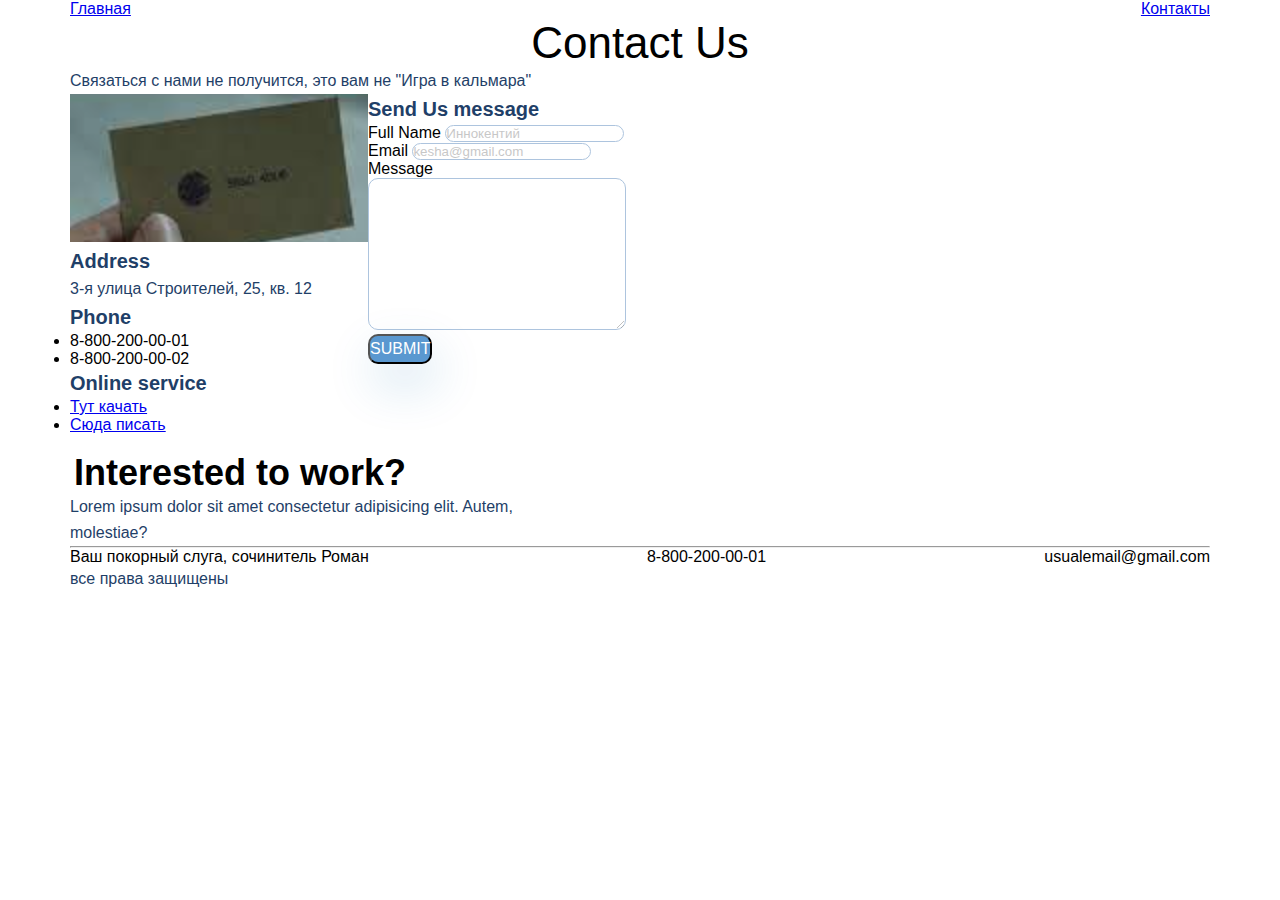
==== contacts.html @ da650c40 "2" ====
<!DOCTYPE html>
<html lang="en">
<head>
    <meta charset="UTF-8">
    <meta http-equiv="X-UA-Compatible" content="IE=edge">
    <meta name="viewport" content="width=device-width, initial-scale=1.0">
    <title>Document</title>
    <link rel="stylesheet" href="style.css">
</head>
<body>

<div class="container">
    <ul class="header">
        <li><a href="index.html">Главная</a></li>
        <li><a href="contacts.html">Контакты</a></li>
    </ul>
    

    <div class="contacts_header">
        <h2 class="contacts">Contact Us</h2>
        <p class="paragraf">Связаться с нами не получится, это вам не "Игра в кальмара"</p>
    </div>

<form action="#">

<div class="contacts_block">
    <div class="contacts_info">
        <img src="images/card.png" alt="Визитка">
        <h4 class="heading4">Address</h4>
        <p class="paragraf">3-я улица Строителей, 25, кв. 12</p>
        <h4 class="heading4">Phone</h4>
        <ul>
            <li>8-800-200-00-01</li>
            <li>8-800-200-00-02</li>
        </ul>
        <h4 class="heading4">Online service</h4>
        <ul>
            <li><a href="https://ubuntu.com/" target="blank">Тут качать</a></li>
            <li><a href="https://mail.google.com/" target="blank">Сюда писать</a></li>
        </ul>
    </div>

    <div class="form">
        <h4 class="heading4">Send Us message</h4>
        Full Name <input class="inp" type="text" placeholder="Иннокентий"> <br>
        Email <input class="inp" type="email" placeholder="kesha@gmail.com"> <br>
        Message <br>
        <textarea class="inp" name="" id="" cols="30" rows="10"></textarea> <br>
        <button class="butt" type="submit">Submit</button> <br>
    </div>
</div>
</form>

<div class="map">
    <script type="text/javascript" charset="utf-8" async src="https://api-maps.yandex.ru/services/constructor/1.0/js/?um=constructor%3Abfa04fc2b8c8fd7cc372c3584ba5531f6814dcf6f44c147f07c55682ba6fd33b&amp;width=100%&amp;height=400&amp;lang=ru_RU&amp;scroll=true"></script> <br>
</div>


</div>

    <div  class="footer">
        <div class="container">
            <div class="footer_top">
                <div class="footer_text">
                    <h3 class="heading3 footer-heading">Interested to work?</h3>
                    <p class="paragraf">Lorem ipsum dolor sit amet consectetur adipisicing elit. Autem, molestiae?</p>
                </div>
            </div>
            <hr>
            <div class="footer_bottom">
                <ul class="footer_info">
                    <li>Ваш покорный слуга, сочинитель Роман</li>
                    <li>8-800-200-00-01</li>
                    <li>usualemail@gmail.com</li>
                </ul>
                <div class="copyright">
                    <p class="paragraf">все права защищены</p>
                </div>
                
            </div>
        </div>


    </div>

</body>
</html>
---- style.css ----
* {
    margin: 0;
    padding: 0;
}

.container {
    width: 1140px;
    margin: 0 auto;
}

.header {
    display: flex;
    list-style-type: none;
    justify-content: space-between;
}

.top_info {
    width: 510px;
}

.text-1 {
    width: 425px;
}
.item-1 {
    width: 359px;
    
}

.item-2 {
    width: 359px;
    
}

.item-3 {
    width: 359px;
    
}

.catalog {
    display: flex;
    justify-content: space-around;
}

.footer_text {
    width: 495px;
}

.footer-heading {
    width: 340px;
}

.footer_info {
    display: flex;
    list-style-type: none;
    justify-content: space-between; 
}

.contacts_block {
    display: flex;
}










body {
    font-family: sans-serif
}

.paragraf {
    font-size: 16px;
    line-height: 26px;
    color: #1F3F68;

}

.mainh1 {
    font-size: 64px;
    color: #1F3F68

}

.contacts {
font-weight: 500;
font-size: 44px;
text-align: center;
}

.heading3 {
font-size: 36px;
text-align: center;
}

.heading4 {
font-size: 20px;
line-height: 30px;
color: #1F3F68;
}

.inp {
border: 1px solid #356EAD;
box-sizing: border-box;
border-radius: 10px;
opacity: 0.4;
}

.butt {
background: #5A98D0;
box-shadow: 5px 20px 50px rgba(16, 112, 177, 0.2);
border-radius: 10px;
font-weight: 500;
font-size: 16px;
line-height: 26px;
text-align: center;
color: #FFFFFF;
text-transform: uppercase;
}
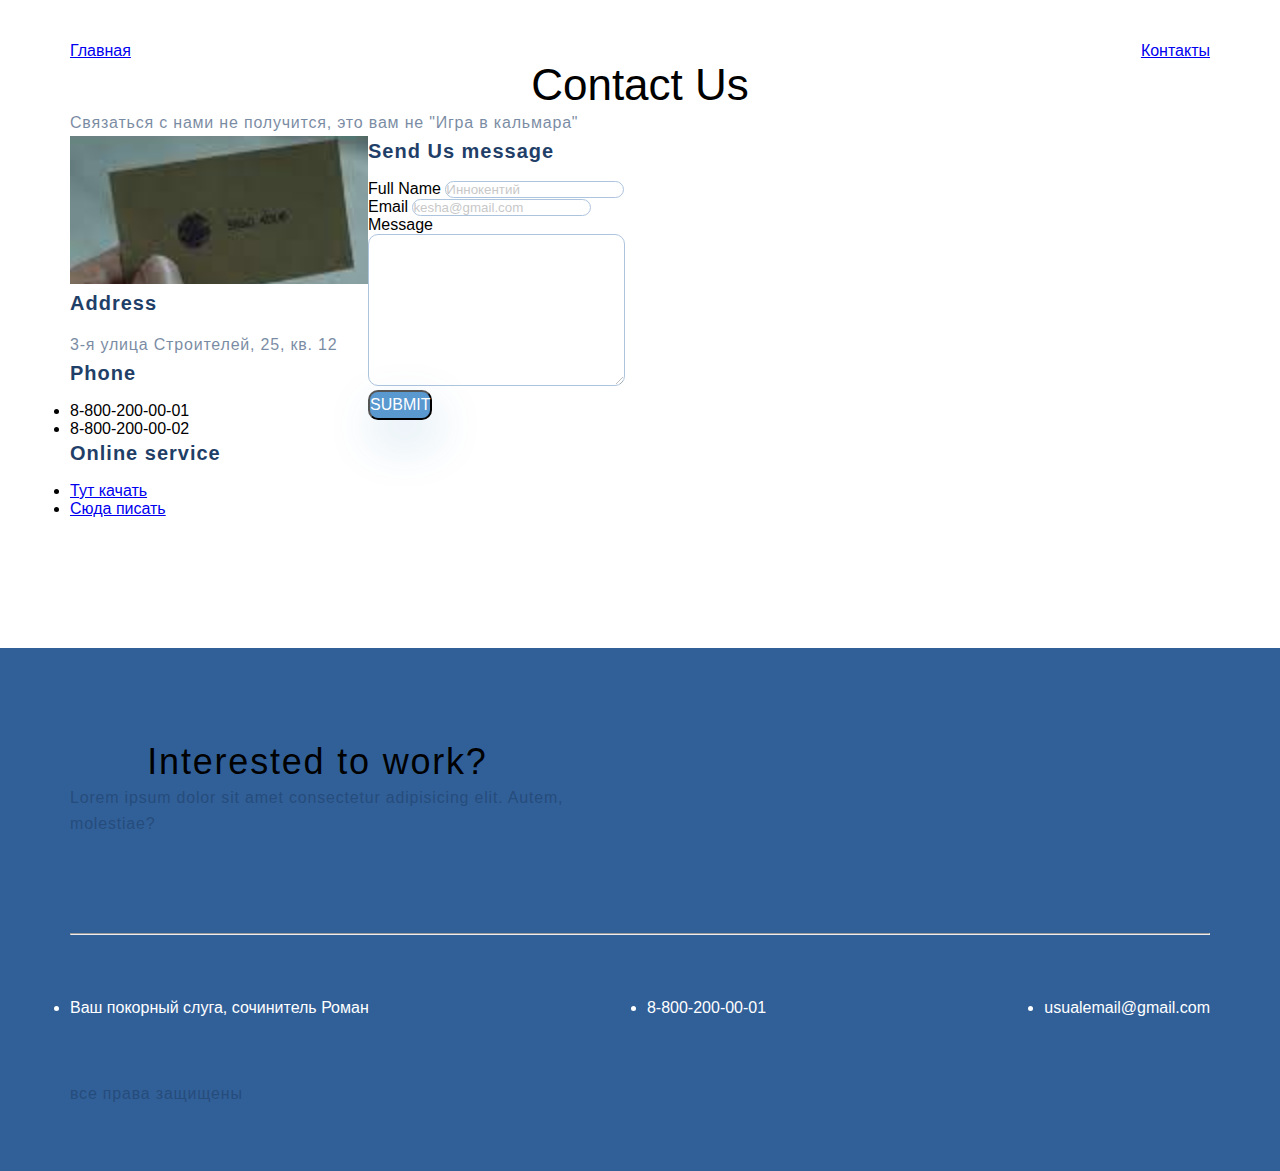
==== commit 18401888: "lesson6" ====
--- a/contacts.html
+++ b/contacts.html
@@ -15,15 +15,16 @@
         <li><a href="contacts.html">Контакты</a></li>
     </ul>
     
+</div>
+    <div class="contacts_header">
+        <div class="container">
+            <h2 class="contacts">Contact Us</h2>
+            <p class="paragraf">Связаться с нами не получится, это вам не "Игра в кальмара"</p>
+        </div>
 
-    <div class="contacts_header">
-        <h2 class="contacts">Contact Us</h2>
-        <p class="paragraf">Связаться с нами не получится, это вам не "Игра в кальмара"</p>
     </div>
 
-<form action="#">
-
-<div class="contacts_block">
+<form action="#" class="container contacts_block">
     <div class="contacts_info">
         <img src="images/card.png" alt="Визитка">
         <h4 class="heading4">Address</h4>
@@ -48,15 +49,15 @@
         <textarea class="inp" name="" id="" cols="30" rows="10"></textarea> <br>
         <button class="butt" type="submit">Submit</button> <br>
     </div>
-</div>
+
 </form>
 
-<div class="map">
+<div class="container">
     <script type="text/javascript" charset="utf-8" async src="https://api-maps.yandex.ru/services/constructor/1.0/js/?um=constructor%3Abfa04fc2b8c8fd7cc372c3584ba5531f6814dcf6f44c147f07c55682ba6fd33b&amp;width=100%&amp;height=400&amp;lang=ru_RU&amp;scroll=true"></script> <br>
 </div>
 
 
-</div>
+
 
     <div  class="footer">
         <div class="container">
--- a/style.css
+++ b/style.css
@@ -1,3 +1,5 @@
+
+
 * {
     margin: 0;
     padding: 0;
@@ -8,56 +10,48 @@
     margin: 0 auto;
 }
 
+.top {
+    height: 768px;
+    background: linear-gradient(0deg, #EBF3FB 8.84%, rgba(152, 195, 232, 0) 31.12%);
+}
+
 .header {
     display: flex;
     list-style-type: none;
     justify-content: space-between;
-}
-
-.top_info {
-    width: 510px;
+    padding-top: 42px;
 }
 
 .text-1 {
     width: 425px;
 }
-.item-1 {
+.card {
     width: 359px;
-    
-}
-
-.item-2 {
-    width: 359px;
-    
-}
-
-.item-3 {
-    width: 359px;
-    
-}
+    padding: 44px 32px;
+    box-sizing: border-box;
+    background-color: #FFFFFF;
+    box-shadow: 5px 20px 50px rgba(16, 112, 177, 0.2);
+    border-radius: 10px;
+    display: flex;
+    flex-direction: column;
+}
+
 
 .catalog {
     display: flex;
-    justify-content: space-around;
-}
-
-.footer_text {
-    width: 495px;
-}
-
-.footer-heading {
-    width: 340px;
-}
-
-.footer_info {
-    display: flex;
-    list-style-type: none;
-    justify-content: space-between; 
-}
-
-.contacts_block {
-    display: flex;
-}
+    justify-content: space-between;
+    padding-top: 64px;
+    padding-bottom: 64px;
+}
+
+.card_image {
+    align-self: center;
+    margin-bottom: 51px;
+}
+
+
+
+
 
 
 
@@ -76,13 +70,55 @@
     font-size: 16px;
     line-height: 26px;
     color: #1F3F68;
-
+    letter-spacing: 0.05em;
+    opacity: 0.6;
+}
+
+.text_project {
+    width: 75%;
+    margin: 32px auto 64px;
+    color: #222222;
+    opacity: 1;
+    text-align: center;
 }
 
 .mainh1 {
     font-size: 64px;
-    color: #1F3F68
-
+    color: #1F3F68;
+    font-weight: 300;
+    line-height: 74px;
+    letter-spacing: 0.04em;
+    margin-bottom: 32px;
+    width: 510px;
+}
+
+.top_info {
+    padding-top: 115px;
+    flex-grow: 1;
+    background-image: url(images/top_back.png);
+    background-repeat: no-repeat;
+    background-position: right center;
+}
+
+.top_box {
+    display: flex;
+    flex-direction: column;
+    height: 100%;
+}
+
+.top_button {
+    font-size: 16px;
+    line-height: 26px;
+    text-align: center;
+    letter-spacing: 0.04em;
+    color: #FFFFFF;
+    background: #5A98D0;
+    box-shadow: 5px 10px 20px rgba(53, 110, 173, 0.2);
+    border-radius: 10px;
+    padding: 15px 50px;
+    text-decoration: none;
+    display: inline-block;
+    margin-top: 71px;
 }
 
 .contacts {
@@ -91,15 +127,148 @@
 text-align: center;
 }
 
+.what_we_do {
+    padding-top: 64px;
+}
+
+.card_link {
+    font-size: 14px;
+    line-height: 30px;
+    letter-spacing: 0.05em;
+    color: #5A98D0;
+    text-decoration: none;
+}
+
 .heading3 {
-font-size: 36px;
-text-align: center;
+    font-size: 36px;
+    text-align: center;
+    font-weight: 300;
+    line-height: 46px;
+    letter-spacing: 0.05em;
 }
 
 .heading4 {
-font-size: 20px;
-line-height: 30px;
-color: #1F3F68;
+    font-size: 20px;
+    line-height: 30px;
+    color: #1F3F68;
+    letter-spacing: 0.05em;
+    margin-bottom: 14px;
+}
+
+/* стили блока project */
+
+.project {}
+
+.project_img {
+    width: 100%;
+}
+
+.project_item {
+    position: relative;
+    flex-grow: 1;
+}
+
+.project_item_margin {
+    margin-right: 32px;
+}
+
+.project_text {
+    font-size: 32px;
+    line-height: 46px;
+    text-align: right;
+    letter-spacing: 0.05em;
+    color: #FFFFFF;
+    position: absolute;
+    top: 64px;
+    right: 64px;
+}
+
+.project_parent {
+    display: flex;
+    justify-content: space-between;
+    position: relative;
+    margin-top: 32px;
+}
+
+.project_text_2 {
+    top: 32px;
+    left: 32px;
+    position: absolute;
+    font-size: 28px;
+    line-height: 46px;
+    letter-spacing: 0.05em;
+    color: #FFFFFF;
+}
+
+/* стили футера */
+
+.footer {
+    margin-top: 112px;
+    background-color: #316099;
+    padding-top: 91px;
+}
+
+.footer_top {
+    margin-bottom: 96px;
+    display: flex;
+    justify-content: space-between;
+}
+
+.footer_text {
+    width: 495px;
+}
+
+.footer_heading {
+    width: 340px;
+    font-size: 36px;
+    line-height: 46px;
+    letter-spacing: 0.05em;
+    color: #FFFFFF;
+    text-align: left;
+    margin-bottom: 32px;
+}
+
+.footer_heading_text {
+    color: #FFFFFF;
+}
+
+.footer_button {
+    font-size: 16px;
+    line-height: 26px;
+    text-align: center;
+    letter-spacing: 0.04em;
+    color: #FFFFFF;
+    text-decoration: none;
+    background-color: #5A98D0;
+    padding: 15px 80px;
+    display: inline-block;
+    align-self: center;
+
+}
+
+.footer_bottom {
+    margin-top: 64px;
+    padding-bottom: 64px;
+}
+
+.footer_info {
+    display: flex;
+    justify-content: space-between;
+    margin-bottom: 64px;
+    color: #FFFFFF;
+    opacity: 1;
+}
+
+.copy_text {
+    color: #FFFFFF;
+    opacity: 0.4;
+}
+
+
+/* стили второй страницы */
+
+.contacts_block {
+    display: flex;
 }
 
 .inp {
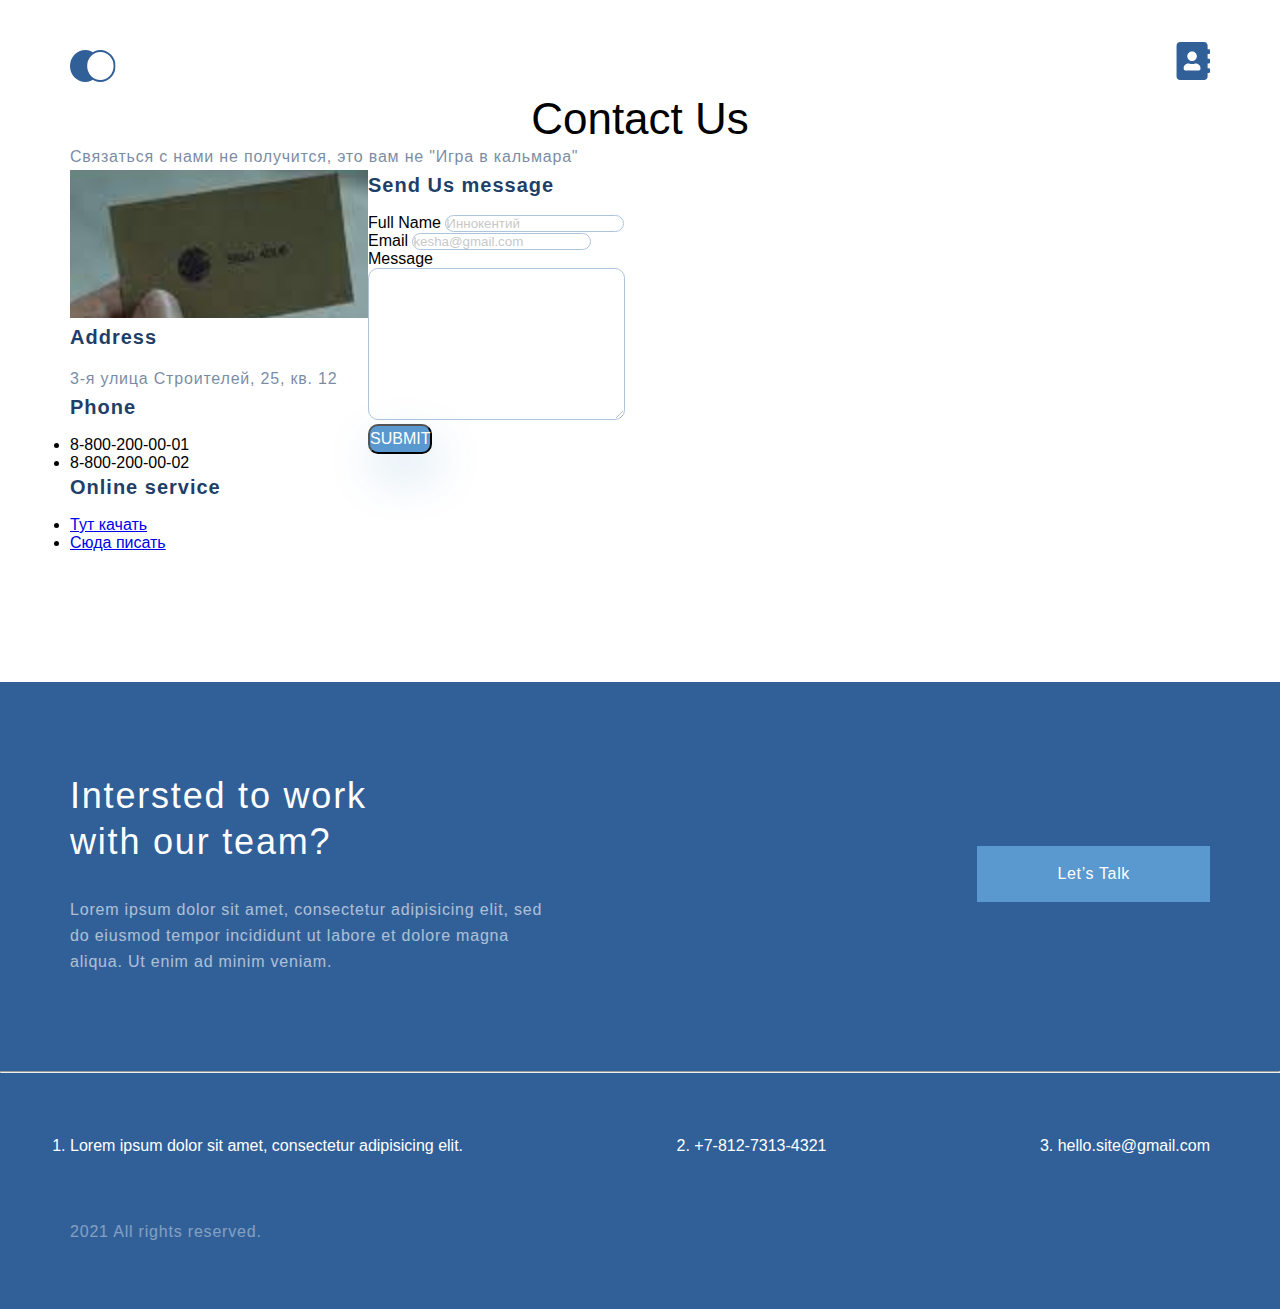
==== commit 2c8fb3be: "lesson6" ====
--- a/contacts.html
+++ b/contacts.html
@@ -9,20 +9,18 @@
 </head>
 <body>
 
-<div class="container">
-    <ul class="header">
-        <li><a href="index.html">Главная</a></li>
-        <li><a href="contacts.html">Контакты</a></li>
-    </ul>
+<ul class="header container"> 
+    <li><a href="index.html"><img src="images/logo.svg" alt="logo"></a></li>
+    <li><a href="contacts.html"><img src="images/contacts.svg" alt="contacts"></a></li>
+</ul>
     
+<div class="contacts_header">
+    <div class="container">
+        <h2 class="contacts">Contact Us</h2>
+        <p class="paragraf">Связаться с нами не получится, это вам не "Игра в кальмара"</p>
+    </div>
+
 </div>
-    <div class="contacts_header">
-        <div class="container">
-            <h2 class="contacts">Contact Us</h2>
-            <p class="paragraf">Связаться с нами не получится, это вам не "Игра в кальмара"</p>
-        </div>
-
-    </div>
 
 <form action="#" class="container contacts_block">
     <div class="contacts_info">
@@ -56,33 +54,34 @@
     <script type="text/javascript" charset="utf-8" async src="https://api-maps.yandex.ru/services/constructor/1.0/js/?um=constructor%3Abfa04fc2b8c8fd7cc372c3584ba5531f6814dcf6f44c147f07c55682ba6fd33b&amp;width=100%&amp;height=400&amp;lang=ru_RU&amp;scroll=true"></script> <br>
 </div>
 
+<div  class="footer">
+    <div class="container">
+        <div class="footer_top">
+            <div class="footer_text">
+                <h3 class="heading3 footer_heading">Intersted to work
+                    with our team?</h3>
+                <p class="paragraf footer_heading_text">Lorem ipsum dolor sit amet, consectetur adipisicing elit, sed do eiusmod tempor incididunt ut labore et dolore magna aliqua. Ut enim ad minim veniam.</p>
+            </div>
+            <a href="#" class="footer_button">Let’s Talk</a>
+        </div>
+    </div>
+<hr>
+    <div class="container">
+        <div class="footer_bottom">
+            <ol class="footer_info">
+                <li>Lorem ipsum dolor sit amet, consectetur adipisicing elit.</li>
+                <li>+7-812-7313-4321</li>
+                <li>hello.site@gmail.com</li>
+            </ol>
+            <div class="copyright">
+                <p class="paragraf copy_text">2021 All rights reserved.</p>
+            </div>
+            
+        </div>
+    </div>
 
 
-
-    <div  class="footer">
-        <div class="container">
-            <div class="footer_top">
-                <div class="footer_text">
-                    <h3 class="heading3 footer-heading">Interested to work?</h3>
-                    <p class="paragraf">Lorem ipsum dolor sit amet consectetur adipisicing elit. Autem, molestiae?</p>
-                </div>
-            </div>
-            <hr>
-            <div class="footer_bottom">
-                <ul class="footer_info">
-                    <li>Ваш покорный слуга, сочинитель Роман</li>
-                    <li>8-800-200-00-01</li>
-                    <li>usualemail@gmail.com</li>
-                </ul>
-                <div class="copyright">
-                    <p class="paragraf">все права защищены</p>
-                </div>
-                
-            </div>
-        </div>
-
-
-    </div>
+</div>
 
 </body>
 </html>--- a/style.css
+++ b/style.css
@@ -1,4 +1,4 @@
-
+/* общее форматирование */
 
 * {
     margin: 0;
@@ -9,58 +9,6 @@
     width: 1140px;
     margin: 0 auto;
 }
-
-.top {
-    height: 768px;
-    background: linear-gradient(0deg, #EBF3FB 8.84%, rgba(152, 195, 232, 0) 31.12%);
-}
-
-.header {
-    display: flex;
-    list-style-type: none;
-    justify-content: space-between;
-    padding-top: 42px;
-}
-
-.text-1 {
-    width: 425px;
-}
-.card {
-    width: 359px;
-    padding: 44px 32px;
-    box-sizing: border-box;
-    background-color: #FFFFFF;
-    box-shadow: 5px 20px 50px rgba(16, 112, 177, 0.2);
-    border-radius: 10px;
-    display: flex;
-    flex-direction: column;
-}
-
-
-.catalog {
-    display: flex;
-    justify-content: space-between;
-    padding-top: 64px;
-    padding-bottom: 64px;
-}
-
-.card_image {
-    align-self: center;
-    margin-bottom: 51px;
-}
-
-
-
-
-
-
-
-
-
-
-
-
-
 
 body {
     font-family: sans-serif
@@ -72,14 +20,6 @@
     color: #1F3F68;
     letter-spacing: 0.05em;
     opacity: 0.6;
-}
-
-.text_project {
-    width: 75%;
-    margin: 32px auto 64px;
-    color: #222222;
-    opacity: 1;
-    text-align: center;
 }
 
 .mainh1 {
@@ -92,6 +32,41 @@
     width: 510px;
 }
 
+.heading3 {
+    font-size: 36px;
+    text-align: center;
+    font-weight: 300;
+    line-height: 46px;
+    letter-spacing: 0.05em;
+}
+
+.heading4 {
+    font-size: 20px;
+    line-height: 30px;
+    color: #1F3F68;
+    letter-spacing: 0.05em;
+    margin-bottom: 14px;
+}
+/* стили блока top */
+
+.top {
+    height: 768px;
+    background: linear-gradient(0deg, #EBF3FB 8.84%, rgba(152, 195, 232, 0) 31.12%);
+}
+
+.top_box {
+    display: flex;
+    flex-direction: column;
+    height: 100%;
+}
+
+.header {
+    display: flex;
+    list-style-type: none;
+    justify-content: space-between;
+    padding-top: 42px;
+}
+
 .top_info {
     padding-top: 115px;
     flex-grow: 1;
@@ -100,10 +75,8 @@
     background-position: right center;
 }
 
-.top_box {
-    display: flex;
-    flex-direction: column;
-    height: 100%;
+.text-1 {
+    width: 425px;
 }
 
 .top_button {
@@ -121,14 +94,33 @@
     margin-top: 71px;
 }
 
-.contacts {
-font-weight: 500;
-font-size: 44px;
-text-align: center;
-}
+/* стили блока what we do */
 
 .what_we_do {
     padding-top: 64px;
+}
+
+.catalog {
+    display: flex;
+    justify-content: space-between;
+    padding-top: 64px;
+    padding-bottom: 64px;
+}
+
+.card {
+    width: 359px;
+    padding: 44px 32px;
+    box-sizing: border-box;
+    background-color: #FFFFFF;
+    box-shadow: 5px 20px 50px rgba(16, 112, 177, 0.2);
+    border-radius: 10px;
+    display: flex;
+    flex-direction: column;
+}
+
+.card_image {
+    align-self: center;
+    margin-bottom: 51px;
 }
 
 .card_link {
@@ -139,28 +131,14 @@
     text-decoration: none;
 }
 
-.heading3 {
-    font-size: 36px;
-    text-align: center;
-    font-weight: 300;
-    line-height: 46px;
-    letter-spacing: 0.05em;
-}
-
-.heading4 {
-    font-size: 20px;
-    line-height: 30px;
-    color: #1F3F68;
-    letter-spacing: 0.05em;
-    margin-bottom: 14px;
-}
-
 /* стили блока project */
 
-.project {}
-
-.project_img {
-    width: 100%;
+.text_project {
+    width: 75%;
+    margin: 32px auto 64px;
+    color: #222222;
+    opacity: 1;
+    text-align: center;
 }
 
 .project_item {
@@ -168,11 +146,22 @@
     flex-grow: 1;
 }
 
+.project_img {
+    max-width: 100%;
+}
+
+.project_parent {
+    display: flex;
+    justify-content: space-between;
+    position: relative;
+    margin-top: 32px;
+}
+
 .project_item_margin {
     margin-right: 32px;
 }
 
-.project_text {
+.item_text {
     font-size: 32px;
     line-height: 46px;
     text-align: right;
@@ -183,14 +172,7 @@
     right: 64px;
 }
 
-.project_parent {
-    display: flex;
-    justify-content: space-between;
-    position: relative;
-    margin-top: 32px;
-}
-
-.project_text_2 {
+.item_text_2 {
     top: 32px;
     left: 32px;
     position: absolute;
@@ -266,6 +248,12 @@
 
 
 /* стили второй страницы */
+
+.contacts {
+    font-weight: 500;
+    font-size: 44px;
+    text-align: center;
+    }
 
 .contacts_block {
     display: flex;
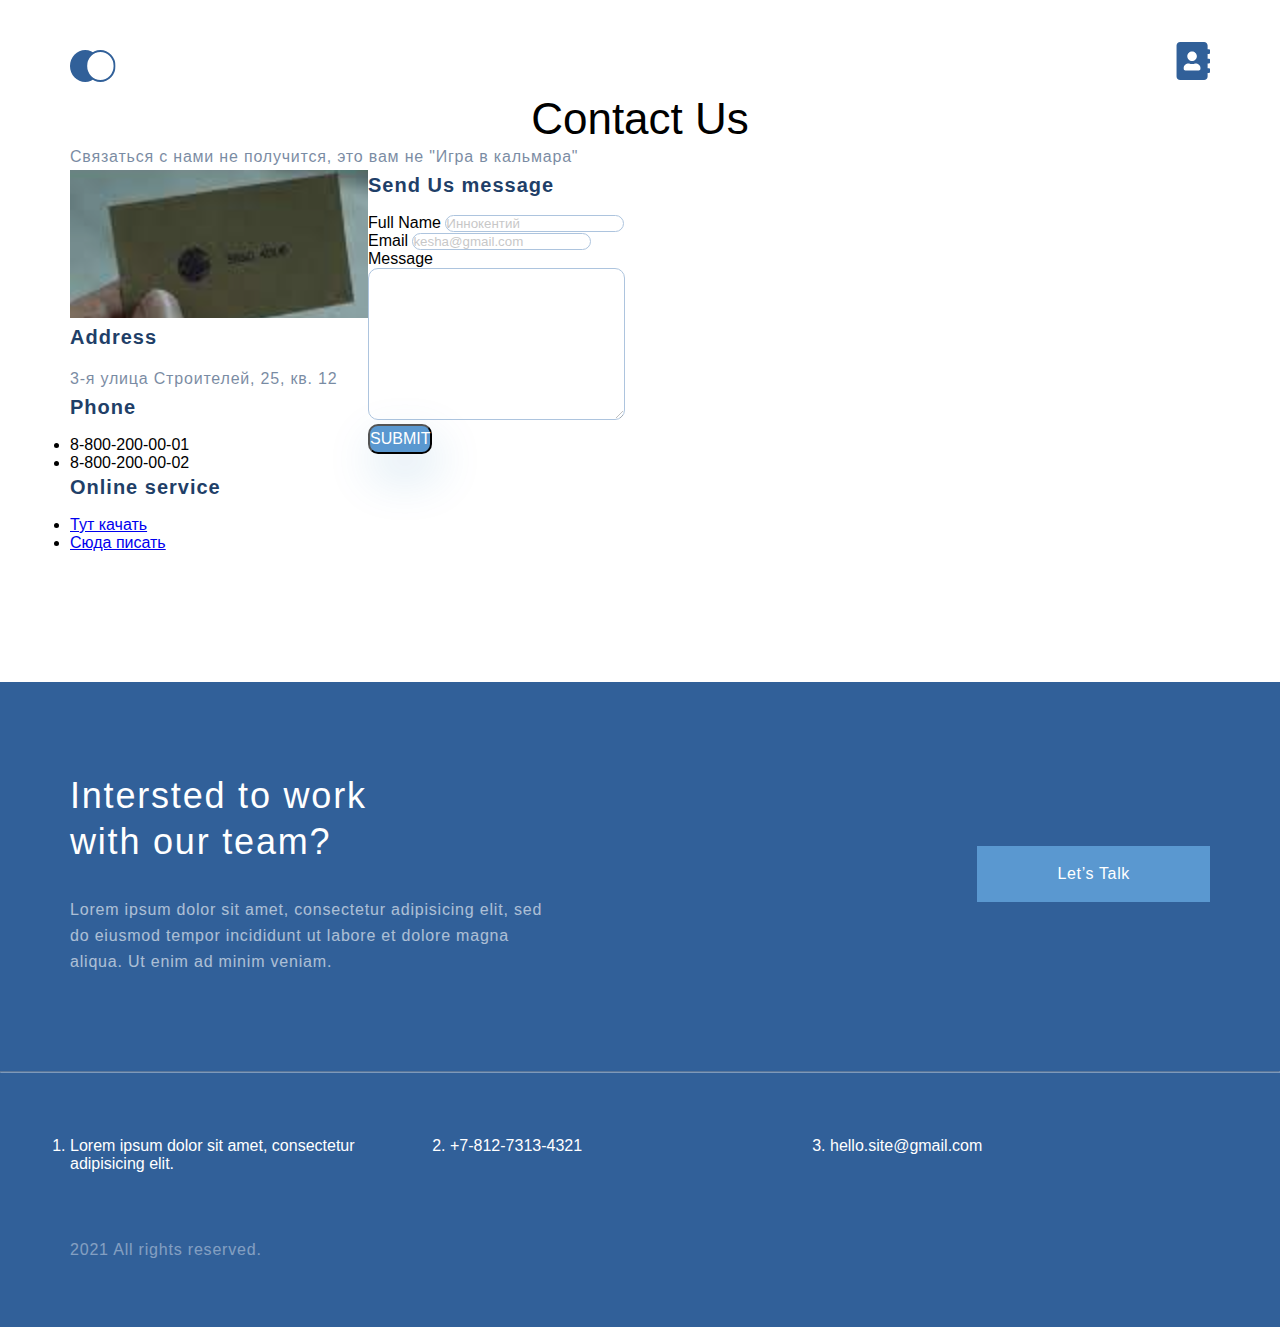
==== commit 3967c10e: "lesson7" ====
--- a/contacts.html
+++ b/contacts.html
@@ -65,13 +65,13 @@
             <a href="#" class="footer_button">Let’s Talk</a>
         </div>
     </div>
-<hr>
+<hr style="opacity: 0.4;">
     <div class="container">
         <div class="footer_bottom">
             <ol class="footer_info">
-                <li>Lorem ipsum dolor sit amet, consectetur adipisicing elit.</li>
-                <li>+7-812-7313-4321</li>
-                <li>hello.site@gmail.com</li>
+                <li class="footer_list">Lorem ipsum dolor sit amet, consectetur adipisicing elit.</li>
+                <li class="footer_list">+7-812-7313-4321</li>
+                <li class="footer_list">hello.site@gmail.com</li>
             </ol>
             <div class="copyright">
                 <p class="paragraf copy_text">2021 All rights reserved.</p>
--- a/style.css
+++ b/style.css
@@ -6,7 +6,7 @@
 }
 
 .container {
-    width: 1140px;
+    max-width: 1140px;
     margin: 0 auto;
 }
 
@@ -50,7 +50,7 @@
 /* стили блока top */
 
 .top {
-    height: 768px;
+    min-height: 768px;
     background: linear-gradient(0deg, #EBF3FB 8.84%, rgba(152, 195, 232, 0) 31.12%);
 }
 
@@ -73,6 +73,7 @@
     background-image: url(images/top_back.png);
     background-repeat: no-repeat;
     background-position: right center;
+    background-size: 44%;
 }
 
 .text-1 {
@@ -166,15 +167,18 @@
     line-height: 46px;
     text-align: right;
     letter-spacing: 0.05em;
-    color: #FFFFFF;
     position: absolute;
     top: 64px;
     right: 64px;
+    color: #FFFFFF;
+    font-weight: 300;
 }
 
 .item_text_2 {
+    right: auto;
     top: 32px;
     left: 32px;
+    text-align: left;
     position: absolute;
     font-size: 28px;
     line-height: 46px;
@@ -198,6 +202,8 @@
 
 .footer_text {
     width: 495px;
+    display: flex;
+    flex-direction: column;
 }
 
 .footer_heading {
@@ -239,6 +245,12 @@
     margin-bottom: 64px;
     color: #FFFFFF;
     opacity: 1;
+}
+
+.footer_list {
+    flex-grow: 1;
+    flex-basis: 33.3333%;
+    margin-right: 32px;
 }
 
 .copy_text {
@@ -276,4 +288,172 @@
 text-align: center;
 color: #FFFFFF;
 text-transform: uppercase;
+}
+
+/* медиа запросы */
+
+@media (max-width: 1024px) {
+    .container {
+        padding-left: 32px;
+        padding-right: 32px;
+    }
+    .top_info {
+        background-position: right 280px;
+    }
+
+    .catalog {
+        flex-direction: column;
+        align-items: center;
+    }
+
+    .card {
+        margin-bottom: 32px;
+    }
+
+    .footer {
+        padding-top: 47px;
+    }
+
+    .footer_top {
+        justify-content: space-between;
+        width: 520px;
+        margin: 0 auto 64px;
+    }
+
+    .footer_text {
+        max-width: 336px;
+    }
+
+    .footer_button {
+        padding: 3px 10px;
+    }
+
+    .footer_bottom {
+        /* padding-left: 124px; */
+        width: 520px;
+        margin: 64px auto 0;
+    }
+
+    .footer_info {
+        flex-direction: column;
+    }
+
+    .footer_list {
+        margin-bottom: 25px;
+    }
+}
+
+@media (max-width: 667px) {
+    .header {
+        padding-top: 24px;
+    }
+
+    .top {
+        min-height: 376px;
+        padding-bottom: 41px;
+        box-sizing: border-box;
+    }
+
+    .top_info {
+        padding-top: 36px;
+        display: flex;
+        flex-direction: column;
+        align-items: center;
+        background-image: none;
+    }
+
+    .mainh1 {
+        width: 100%;
+        font-size: 32px;
+        line-height: 37px;
+        margin-bottom: 12px;
+        text-align: center;
+    }
+
+    .text-1 {
+        width: 100%;
+        text-align: center;
+    }
+
+    .top_button {
+        font-size: 12px;
+        line-height: 26px;
+        padding: 0 8px;
+    }
+
+    .heading3 {
+        font-size: 24px;
+        line-height: 28px;
+    }
+
+    .what_we_do {
+        padding-top: 48x;
+    }
+
+    .catalog {
+        padding-top: 32px;
+    }
+
+    .card {
+        width: 100%;
+    }
+
+    .text_project {
+        width: 100%;
+    }
+
+    .item_text {
+        font-size: 16px;
+        line-height: 19px;
+        top: 16px;
+        right: 16px;
+    }
+
+    .item_text_2 {
+        left: 16px;
+    }
+
+    .project_parent {
+        flex-direction: column;
+        margin-top: 16px;
+    }
+
+    .project_item_margin {
+        margin-right: 0;
+        margin-bottom: 16px;
+    }
+
+    .footer_top {
+        padding: 0 auto;
+        flex-direction: column;
+        align-items: center;
+        text-align: center;
+    }
+
+    .footer_text {
+        align-items: center;
+        text-align: center;
+        max-width: 667px;
+    }
+
+    .footer_heading {
+        text-align: center;
+    }
+
+    .footer_button {
+        margin-top: 40px;
+    }
+
+    .footer_bottom {
+        margin-top: 32px;
+    }
+
+    .footer_info {
+        margin-bottom: 37px;
+    }
+
+    .copyright {
+        text-align: center;
+    }
+
 }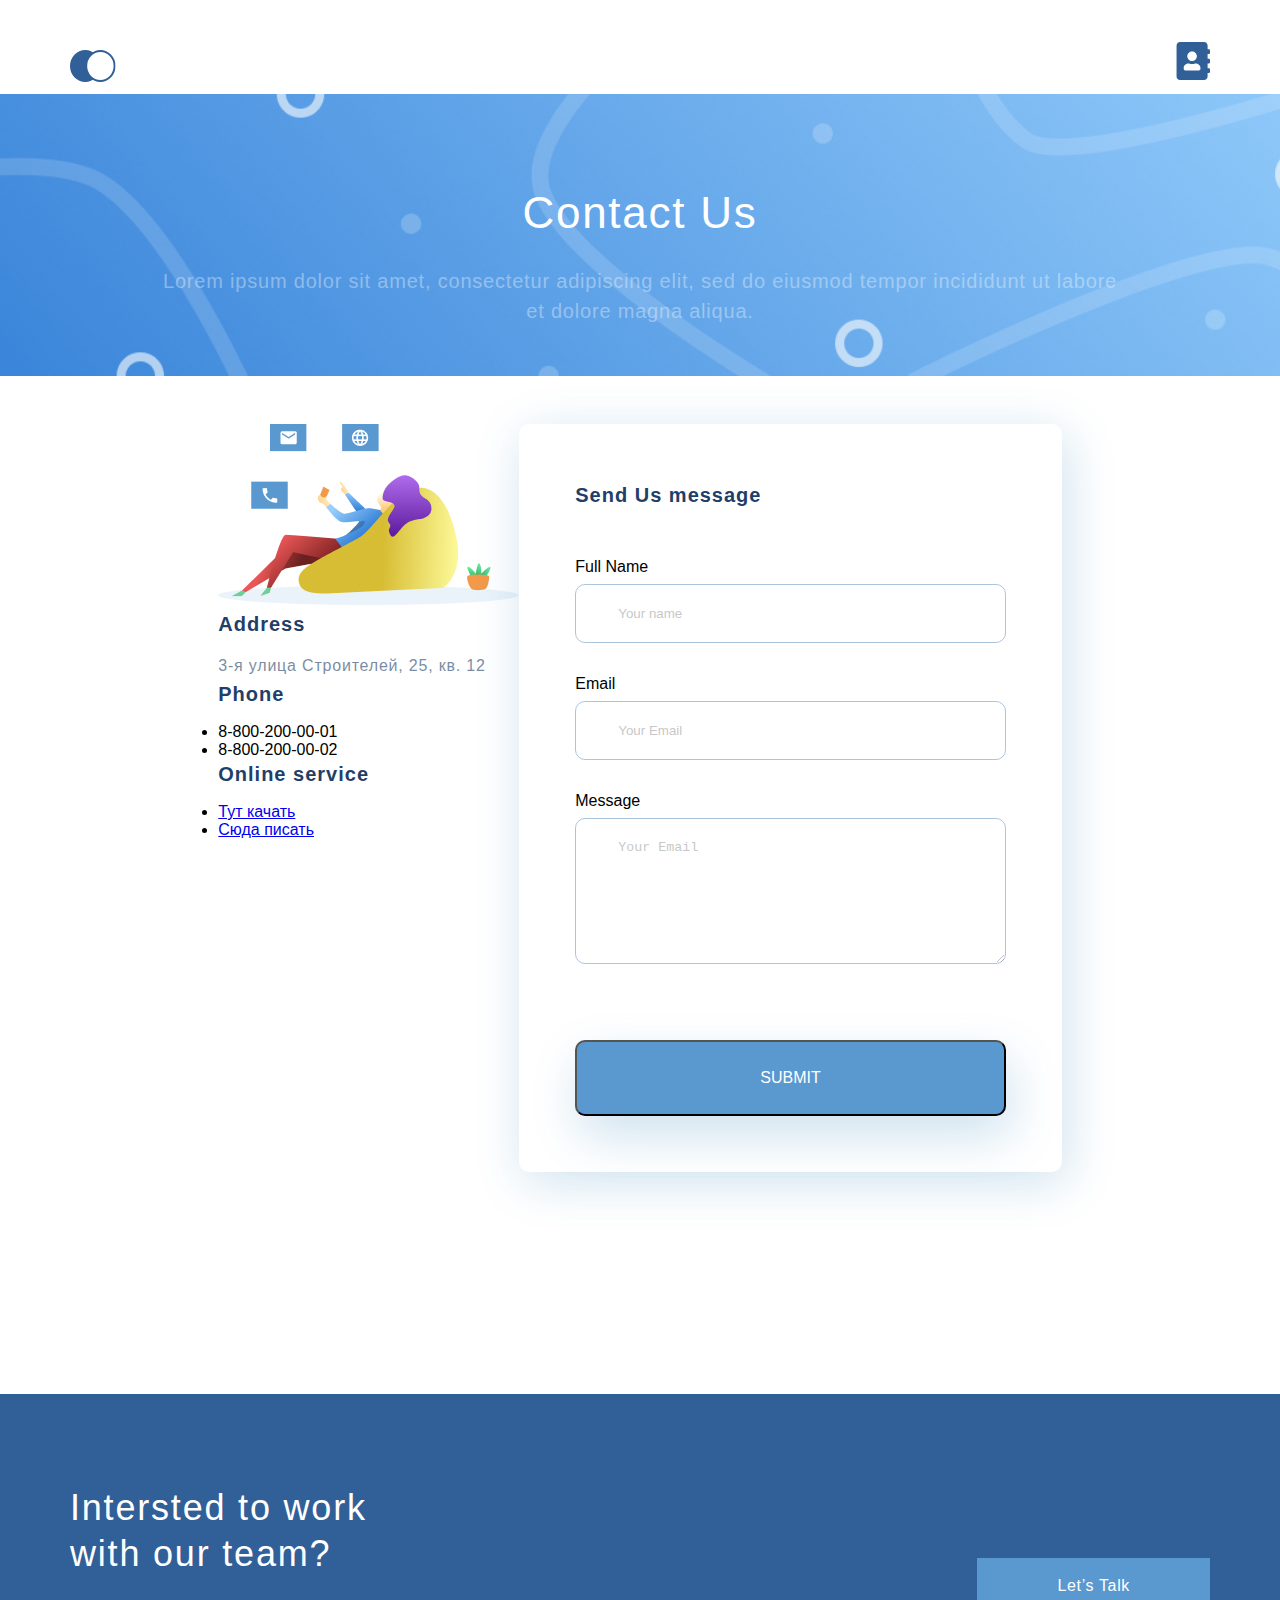
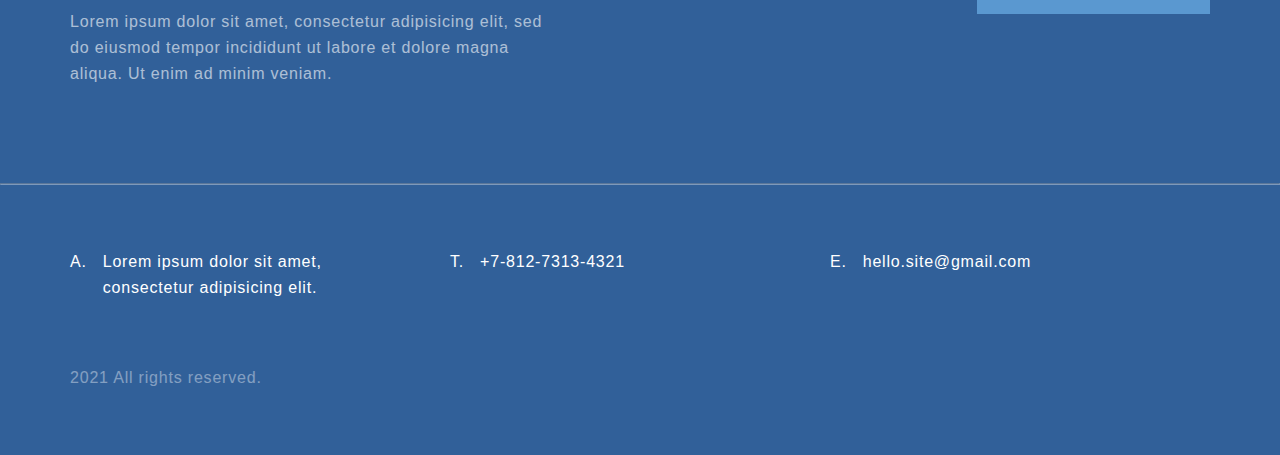
==== commit 2f53044b: "lesson8" ====
--- a/contacts.html
+++ b/contacts.html
@@ -9,18 +9,23 @@
 </head>
 <body>
 
-<ul class="header container"> 
-    <li><a href="index.html"><img src="images/logo.svg" alt="logo"></a></li>
-    <li><a href="contacts.html"><img src="images/contacts.svg" alt="contacts"></a></li>
-</ul>
+<div class="top_contacts">
+    <ul class="header container"> 
+        <li><a href="index.html"><img src="images/logo.svg" alt="logo"></a></li>
+        <li><a href="contacts.html"><img src="images/contacts.svg" alt="contacts"></a></li>
+    </ul>
+        
+    <div class="contacts_header">
+        <div class="cotnact_us">
+            <h2 class="contacts_heading">Contact Us</h2>
+            <p class="paragraf contacts_text">Lorem ipsum dolor sit amet, consectetur adipiscing elit, sed do eiusmod tempor incididunt ut labore et dolore magna aliqua.</p>
+        </div>
     
-<div class="contacts_header">
-    <div class="container">
-        <h2 class="contacts">Contact Us</h2>
-        <p class="paragraf">Связаться с нами не получится, это вам не "Игра в кальмара"</p>
     </div>
+    
+</div>
 
-</div>
+
 
 <form action="#" class="container contacts_block">
     <div class="contacts_info">
@@ -40,21 +45,26 @@
     </div>
 
     <div class="form">
-        <h4 class="heading4">Send Us message</h4>
-        Full Name <input class="inp" type="text" placeholder="Иннокентий"> <br>
-        Email <input class="inp" type="email" placeholder="kesha@gmail.com"> <br>
-        Message <br>
-        <textarea class="inp" name="" id="" cols="30" rows="10"></textarea> <br>
-        <button class="butt" type="submit">Submit</button> <br>
+        <h4 class="heading4 heading_form">Send Us message</h4>
+        <div class="text_form">Full Name</div>
+        <input class="inp" type="text" placeholder="Your name">
+        <div class="text_form">Email</div>
+        <input class="inp" type="email" placeholder="Your Email">
+        <div class="text_form">Message</div>
+        <textarea class="inp input_textarea" name="" id="" placeholder="Your Email"></textarea>
+        <div class="button_form">
+            <button class="butt" type="submit">Submit</button>
+        </div>
+        
     </div>
 
 </form>
 
-<div class="container">
+<div class="map">
     <script type="text/javascript" charset="utf-8" async src="https://api-maps.yandex.ru/services/constructor/1.0/js/?um=constructor%3Abfa04fc2b8c8fd7cc372c3584ba5531f6814dcf6f44c147f07c55682ba6fd33b&amp;width=100%&amp;height=400&amp;lang=ru_RU&amp;scroll=true"></script> <br>
 </div>
 
-<div  class="footer">
+<div  class="footer footer_contacts">
     <div class="container">
         <div class="footer_top">
             <div class="footer_text">
--- a/style.css
+++ b/style.css
@@ -93,6 +93,7 @@
     text-decoration: none;
     display: inline-block;
     margin-top: 71px;
+    /* margin-bottom: 190px; */
 }
 
 /* стили блока what we do */
@@ -192,12 +193,14 @@
     margin-top: 112px;
     background-color: #316099;
     padding-top: 91px;
+    padding-bottom: 64px;
 }
 
 .footer_top {
-    margin-bottom: 96px;
     display: flex;
     justify-content: space-between;
+    align-items: center;
+    padding-bottom: 96px;
 }
 
 .footer_text {
@@ -208,9 +211,6 @@
 
 .footer_heading {
     width: 340px;
-    font-size: 36px;
-    line-height: 46px;
-    letter-spacing: 0.05em;
     color: #FFFFFF;
     text-align: left;
     margin-bottom: 32px;
@@ -229,30 +229,49 @@
     text-decoration: none;
     background-color: #5A98D0;
     padding: 15px 80px;
-    display: inline-block;
-    align-self: center;
-
-}
-
-.footer_bottom {
+}
+
+.footer_info {
+    display: flex;
+    justify-content: space-between;
     margin-top: 64px;
-    padding-bottom: 64px;
-}
-
-.footer_info {
-    display: flex;
-    justify-content: space-between;
-    margin-bottom: 64px;
     color: #FFFFFF;
     opacity: 1;
+    list-style-type: none;
 }
 
 .footer_list {
+    font-size: 16px;
+    line-height: 26px;
+    letter-spacing: 0.05em;
+    display: flex;
     flex-grow: 1;
     flex-basis: 33.3333%;
     margin-right: 32px;
 }
 
+.footer_list:first-child::before {
+    content: 'A.';
+    display: block;
+    margin-right: 16px;
+}
+
+.footer_list:nth-child(2)::before {
+    content: 'T.';
+    display: block;
+    margin-right: 16px;
+}
+
+.footer_list:last-child::before {
+    content: 'E.';
+    display: block;
+    margin-right: 16px;
+}
+
+.copyright {
+    margin-top: 64px;
+}
+
 .copy_text {
     color: #FFFFFF;
     opacity: 0.4;
@@ -261,14 +280,63 @@
 
 /* стили второй страницы */
 
-.contacts {
+.contacts_header {
+
+    background: url(images/contact-us.png) center/cover no-repeat;
+    padding: 50px 0;
+}
+
+.cotnact_us {
+    width: 75%;
+    margin: 0 auto;
+}
+
+.contacts_img {
+    width: 100%;
+}
+
+.contacts_heading {
     font-weight: 500;
     font-size: 44px;
     text-align: center;
-    }
+    line-height: 74px;  
+    letter-spacing: 0.04em;
+    color: #FFFFFF;
+    margin-top: 32px;
+    margin-bottom: 16px;
+    }
+
+.contacts_text {
+
+    font-size: 20px;
+    line-height: 30px;
+    text-align: center;
+    letter-spacing: 0.04em;
+    color: rgba(255, 255, 255, 0.6);
+}
 
 .contacts_block {
     display: flex;
+    margin-top: 48px;
+    margin-bottom: 92px;
+    justify-content: center;
+}
+
+/* стили блока формы */
+
+.form {
+    background: #FFFFFF;
+    box-shadow: 5px 10px 50px rgba(16, 112, 177, 0.2);
+    border-radius: 10px;
+    padding: 56px;
+}
+
+.heading_form {
+    margin-bottom: 48px;
+}
+
+.text_form {
+    margin-bottom: 8px;
 }
 
 .inp {
@@ -276,6 +344,15 @@
 box-sizing: border-box;
 border-radius: 10px;
 opacity: 0.4;
+padding: 21px 42px;
+width: 100%;
+margin-bottom: 32px;
+}
+
+.input_textarea {
+    padding: 21px 42px 93px;
+    width: 100%;
+    margin-bottom: 72px;
 }
 
 .butt {
@@ -288,6 +365,12 @@
 text-align: center;
 color: #FFFFFF;
 text-transform: uppercase;
+padding: 23px 183px;
+}
+
+.map {
+    max-width: 1140px;
+    margin: 0 auto;
 }
 
 /* медиа запросы */
@@ -297,6 +380,11 @@
         padding-left: 32px;
         padding-right: 32px;
     }
+
+    .top_box {
+        height: 768px;
+    }
+
     .top_info {
         background-position: right 280px;
     }
@@ -315,9 +403,9 @@
     }
 
     .footer_top {
-        justify-content: space-between;
-        width: 520px;
-        margin: 0 auto 64px;
+        width: 75%;
+        margin: 0 auto;
+        padding-bottom: 64px;
     }
 
     .footer_text {
@@ -325,13 +413,12 @@
     }
 
     .footer_button {
-        padding: 3px 10px;
+        padding: 3px 16px;
     }
 
     .footer_bottom {
-        /* padding-left: 124px; */
-        width: 520px;
-        margin: 64px auto 0;
+        width: 75%;
+        margin: 0 auto;
     }
 
     .footer_info {
@@ -341,9 +428,18 @@
     .footer_list {
         margin-bottom: 25px;
     }
+
+    .copyright {
+        margin-top: 40px;
+    }
+
+    .footer_contacts {
+        margin-top: 64px;
+    }
 }
 
 @media (max-width: 667px) {
+
     .header {
         padding-top: 24px;
     }
@@ -352,6 +448,10 @@
         min-height: 376px;
         padding-bottom: 41px;
         box-sizing: border-box;
+    }
+
+    .top_box {
+        height: 100%;
     }
 
     .top_info {
@@ -423,21 +523,29 @@
         margin-bottom: 16px;
     }
 
+    .footer {
+        margin-top: 64px;
+        padding-top: 18px;
+        padding-bottom: 32px;
+    }
+
     .footer_top {
-        padding: 0 auto;
+        width: 100%;
         flex-direction: column;
-        align-items: center;
+        padding-bottom: 41px;
+
+    }
+
+    .footer_text {
+        width: 100%;
         text-align: center;
-    }
-
-    .footer_text {
-        align-items: center;
+
+    }
+
+    .footer_heading {
+        width: 75%;
         text-align: center;
-        max-width: 667px;
-    }
-
-    .footer_heading {
-        text-align: center;
+        margin: 0 auto 32px;
     }
 
     .footer_button {
@@ -445,15 +553,29 @@
     }
 
     .footer_bottom {
+        width: 100%;
+    }
+
+    .footer_info {
         margin-top: 32px;
     }
 
-    .footer_info {
-        margin-bottom: 37px;
-    }
+    .footer_list {
+        margin-bottom: 17px;
+    }
+
+    .footer_list:last-child {
+        margin-bottom: 0;
+    }
+    
 
     .copyright {
         text-align: center;
+        margin-top: 37px;
+    }
+
+    .footer_contacts {
+        margin-top: 32px;
     }
 
 }